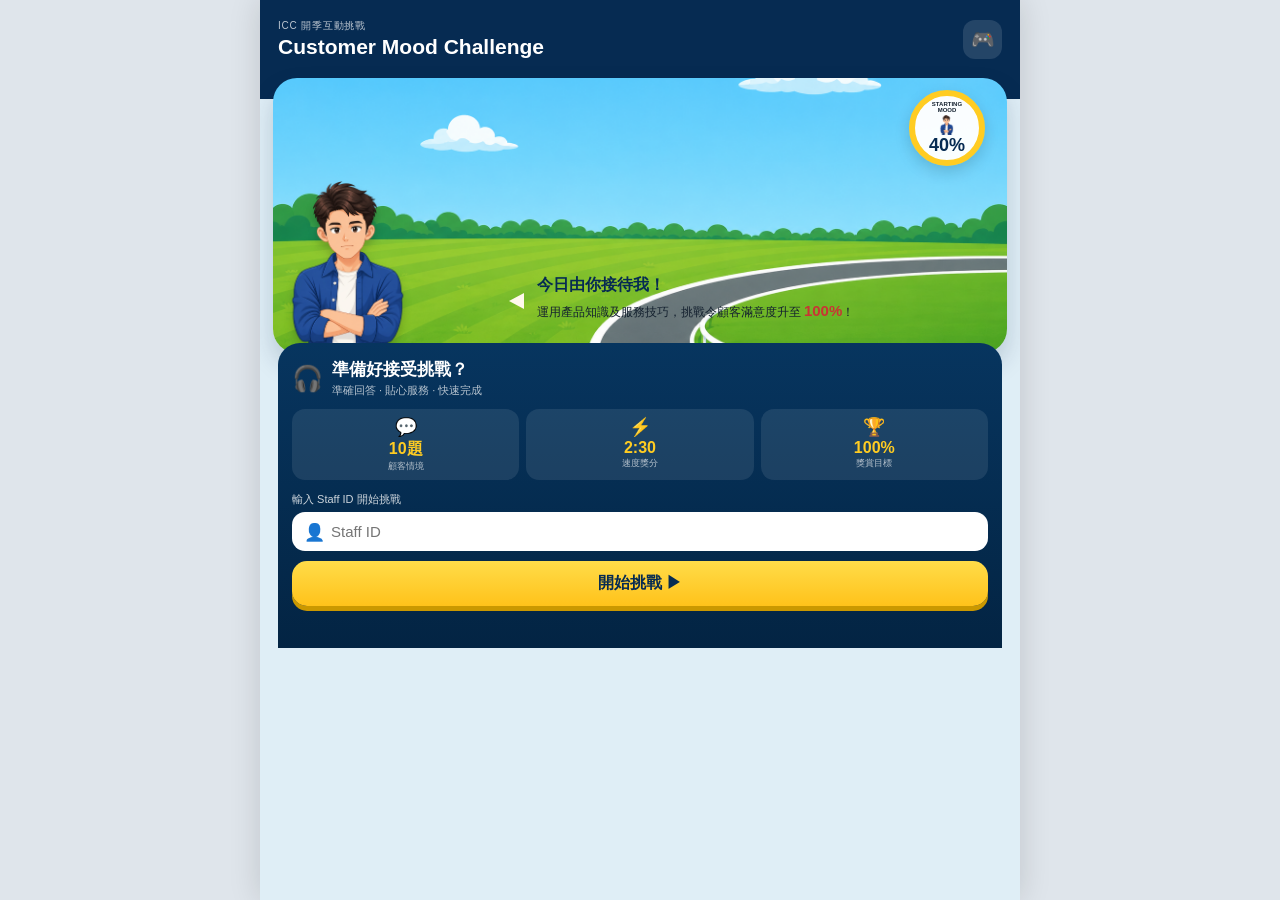
==== index.html @ f2225122 "Add files via upload" ====
<!DOCTYPE html>
<html lang="zh-HK">
<head>
  <meta charset="UTF-8">
  <meta name="viewport" content="width=device-width, initial-scale=1.0">
  <title>Customer Mood Challenge</title>
  <link rel="stylesheet" href="style.css">
</head>
<body>
<main class="game-shell">

<section id="screenLanding" class="screen active">
  <div class="landing-game">
    <div class="landing-topbar">
      <div>
        <span class="landing-kicker">ICC 開季互動挑戰</span>
        <h1>Customer Mood Challenge</h1>
      </div>
      <div class="landing-badge">🎮</div>
    </div>

    <div class="landing-stage">
      <img class="landing-bg" src="images/racecourse-bg.png" alt="">
      <img class="landing-customer" src="images/customer-neutral.png" alt="Customer">

      <div class="landing-mood-card">
        <small>STARTING<br>MOOD</small>
        <img src="images/customer-neutral.png" alt="">
        <strong>40%</strong>
      </div>

      <div class="bubble landing-speech">
        <strong>今日由你接待我！</strong>
        <p>運用產品知識及服務技巧，挑戰令顧客滿意度升至 <b>100%</b>！</p>
      </div>
    </div>

    <div class="landing-panel">
      <div class="landing-mission-title">
        <span class="mission-icon">🎧</span>
        <div>
          <h2>準備好接受挑戰？</h2>
          <p>準確回答 · 貼心服務 · 快速完成</p>
        </div>
      </div>

      <div class="landing-quick-info">
        <div class="quick-info-item"><span>💬</span><strong>10題</strong><small>顧客情境</small></div>
        <div class="quick-info-item"><span>⚡</span><strong>2:30</strong><small>速度獎分</small></div>
        <div class="quick-info-item"><span>🏆</span><strong>100%</strong><small>獎賞目標</small></div>
      </div>

      <div class="staff-entry">
        <label for="staffId">輸入 Staff ID 開始挑戰</label>
        <div class="staff-input-wrap">
          <span class="staff-icon">👤</span>
          <input id="staffId" type="text" inputmode="numeric" autocomplete="off" placeholder="Staff ID">
        </div>
      </div>

      <button id="goRulesBtn" class="yellow-btn landing-start-btn">開始挑戰 ▶</button>
      <p id="landingMessage" class="status"></p>
    </div>
  </div>
</section>

<section id="screenRules" class="screen">
    <div class="navy-header">
      <button id="backBtn" class="back-btn">‹</button>
      <h2>挑戰規則</h2>
      <span></span>
    </div>

    <div class="rules-page">
      <div class="rules-person">🧑🏻</div>
      <div class="bubble rules-bubble">
        <strong>你嘅任務</strong>
        <p>揀出最合適嘅回應，令顧客心情愈嚟愈好！</p>
      </div>

      <div class="rules-board">
        <div class="rule"><span>💬</span><div><b>10 個顧客情境</b><small>選擇最合適的回應</small></div></div>
        <div class="rule"><span>❤️</span><div><b>提升顧客滿意度</b><small>每個選擇都會影響 Customer Mood</small></div></div>
        <div class="rule"><span>⚡</span><div><b>2 分 30 秒內完成</b><small>可獲額外 10 分速度獎分</small></div></div>
        <div class="rule"><span>🏆</span><div><b>100% Happy Customer</b><small>達標即可符合獎賞資格</small></div></div>
      </div>

      <button id="startBtn" class="yellow-btn">開始接待顧客</button>
      <div class="tip">💡 撳開始後先正式計時</div>
    </div>
  </section>

  <section id="screenLoading" class="screen">
    <div class="loading-page">
      <div class="spinner"></div>
      <h2>顧客打緊電話入嚟喇…</h2>
      <p>載入題目中</p>
    </div>
  </section>

  <section id="screenGame" class="screen game-screen">
    <div class="game-head">
      <span>Customer Mood Challenge</span>
      <div class="time-chip">⏱ <strong id="timerText">00:00</strong></div>
    </div>

    <div class="progress-bar-area">
      <div class="progress-title">
        <div><small>對話進度</small><strong id="questionCounter">1 / 10</strong></div>
        <span id="questionType">Product</span>
      </div>
      <div id="stepDots" class="step-dots"></div>
    </div>

    <div class="race-scene">

<img
  id="customerFace"
  class="game-customer"
  src="images/customer-neutral.png"
  alt="Customer"
>

      <div class="mood-gauge">
        <div class="mood-inner">
          <small>顧客心情</small>
<img
  id="moodEmoji"
  class="mood-mini-face"
  src="images/customer-neutral.png"
  alt=""
>
          <strong id="moodText">40%</strong>
        </div>
      </div>

      <div class="bubble customer-bubble">
        <strong>顧客</strong>
        <p id="questionText"></p>
      </div>
    </div>

    <div class="answer-panel">
      <div class="answer-title">
        <span class="headset">🎧</span>
        <div>
          <h3>你會點樣回應顧客？</h3>
          <p>請選擇最合適的回應</p>
        </div>
      </div>

      <div id="answerList" class="answer-list"></div>
      <div id="feedbackBox" class="feedback hidden"></div>
      <button id="nextBtn" class="yellow-btn hidden">繼續 ▶</button>
      <div class="tip">💡 準確資訊 + 清晰解釋 + 良好服務態度 = 滿意顧客</div>
    </div>
  </section>

  <section id="screenResult" class="screen result-screen">
    <div class="result-title">挑戰完成！</div>

    <div class="result-scene">
      <div class="confetti">◆　■　●　◆　■　●</div>
    <img
  id="resultCustomer"
  class="result-person"
  src="images/customer-neutral.png"
  alt="Customer"
>

      <div class="bubble result-bubble">
        <span>今次你嘅表現……</span>
        <strong id="resultTitle">客戶非常滿意！</strong>
        <p id="resultMessage">你為顧客提供了專業又貼心嘅服務。</p>
      </div>

      <div class="final-gauge">
        <small>最終顧客心情</small>
<img
  id="resultFace"
  class="result-mini-face"
  src="images/customer-neutral.png"
  alt=""
>
        <strong id="finalMood">100%</strong>
      </div>
    </div>

    <div class="summary-card">
      <h3>表現總結</h3>
      <div class="summary-row"><span>🧠</span><b>產品知識準確度</b><strong id="productScore">7 / 7</strong></div>
      <div class="summary-row"><span>❤️</span><b>服務技巧表現</b><strong id="serviceScore">3 / 3</strong></div>
      <div class="summary-row"><span>⏱</span><b>完成時間</b><strong id="completionTime">02:18</strong></div>
      <div class="summary-row"><span>⚡</span><b>速度獎分</b><strong id="speedBonus">+10</strong></div>

      <div id="rewardBox" class="award">
        <span class="trophy">🏆</span>
        <div><strong>Happy Customer Award</strong><small>達到 100% 即符合獎賞資格 🎉</small></div>
      </div>

      <p id="submitStatus" class="status light"></p>
      <div class="result-buttons single-button">
  <button id="restartBtn" class="outline-btn">⌂ 返回主頁</button>
</div>
    </div>
  </section>

</main>
<script src="script.js"></script>
</body>
</html>
---- style.css ----
:root{
  --navy:#062b52;--navy2:#031f3a;--blue:#2d8dca;--yellow:#ffcc22;
  --cream:#fff9ec;--green:#54a83f;--red:#c93434;--ink:#14212f;
}
*{box-sizing:border-box}
html,body{margin:0;min-height:100%;background:#dfe5eb}
body{font-family:-apple-system,BlinkMacSystemFont,"Segoe UI","PingFang HK","Noto Sans TC","Microsoft JhengHei",sans-serif;color:var(--ink)}
button,input{font:inherit}
button{cursor:pointer}
.game-shell{width:min(760px,100%);min-height:100vh;margin:auto;background:#fff;overflow:hidden;box-shadow:0 0 30px rgba(0,0,0,.14)}
.screen{display:none}.screen.active{display:block}.hidden{display:none!important}

/* landing legacy styles removed - using NEW LANDING PAGE below */

/* buttons */
.yellow-btn{width:100%;margin-top:13px;border:0;border-radius:15px;padding:14px 16px;background:linear-gradient(#ffdc49,#ffc21a);color:var(--navy);font-weight:900;box-shadow:0 5px 0 #ca9800}
.yellow-btn:active{transform:translateY(2px);box-shadow:0 3px 0 #ca9800}
.status{min-height:18px;text-align:center;color:#6c7683;font-size:13px;margin:10px 0 0}
.status.light{color:#fff}

/* rules */
.navy-header{height:70px;background:linear-gradient(var(--navy),var(--navy2));color:#fff;display:grid;grid-template-columns:48px 1fr 48px;align-items:center;padding:8px 16px}
.navy-header h2{text-align:center;margin:0;font-size:24px}.back-btn{width:40px;height:40px;border:0;border-radius:12px;background:rgba(255,255,255,.1);color:#fff;font-size:34px;line-height:1}
.rules-page{min-height:calc(100vh - 70px);padding:20px 17px 32px;background:linear-gradient(#84cef2 0 30%,#edf5f8 30%)}
.rules-person{text-align:center;font-size:104px;line-height:1}.rules-bubble{width:88%;margin:-7px auto 17px}
.rules-board{background:var(--navy);border-radius:20px;padding:12px;display:grid;gap:9px;box-shadow:0 12px 22px rgba(0,36,65,.2)}
.rule{display:flex;gap:12px;align-items:center;background:#fff;border-radius:13px;padding:12px}.rule>span{font-size:27px}.rule b,.rule small{display:block}.rule small{margin-top:3px;color:#6b7580}
.tip{margin-top:13px;padding:10px 12px;border-radius:11px;background:rgba(6,43,82,.9);color:#fff;text-align:center;font-size:13px}

/* loading */
.loading-page{min-height:100vh;display:flex;flex-direction:column;align-items:center;justify-content:center;background:linear-gradient(#88d3f6,#eef8fc)}
.spinner{width:56px;height:56px;border:7px solid rgba(6,43,82,.18);border-top-color:var(--navy);border-radius:50%;animation:spin .8s linear infinite}
@keyframes spin{to{transform:rotate(360deg)}}.loading-page h2{margin:17px 0 4px}.loading-page p{color:#687583}

/* game */
.game-screen{min-height:100vh;background:var(--navy)}
.game-head{height:68px;padding:0 17px;background:linear-gradient(var(--navy),var(--navy2));color:#fff;display:flex;align-items:center;justify-content:space-between;font-weight:800}
.time-chip{padding:9px 11px;background:rgba(255,255,255,.12);border-radius:11px}
.progress-bar-area{padding:9px 16px 12px;background:linear-gradient(#217bb9,#409fd4);color:#fff}
.progress-title{display:flex;justify-content:space-between;align-items:end}.progress-title small{display:block}.progress-title strong{display:block;font-size:23px;color:var(--yellow)}.progress-title>span{font-size:12px;background:rgba(0,0,0,.18);padding:5px 9px;border-radius:999px}
.step-dots{display:grid;grid-template-columns:repeat(10,1fr);gap:5px;margin-top:6px}.step-dot{height:29px;border-radius:50%;display:grid;place-items:center;background:rgba(5,45,83,.5);font-size:12px;font-weight:800}.step-dot.active,.step-dot.done{background:var(--yellow);color:var(--navy)}.step-dot.active{transform:scale(1.1)}

.race-scene {
  position: relative;
  height: 390px;
  overflow: hidden;

  background-image: url("images/racecourse-bg.png");
  background-size: cover;
  background-position: center center;
  background-repeat: no-repeat;
}
.game-customer{position:absolute;left:5%;bottom:14px;font-size:160px;z-index:2;filter:drop-shadow(0 5px 3px rgba(0,0,0,.16))}
.customer-bubble{position:absolute;left:38%;bottom:32px;width:49%;min-height:120px;z-index:3}.customer-bubble strong{color:var(--navy)}.customer-bubble p{font-size:16px}
.mood-gauge{position:absolute;right:4%;top:18px;width:118px;height:118px;border-radius:50%;padding:9px;background:conic-gradient(var(--yellow) 0 40%,#e8e8e8 40%);box-shadow:0 7px 18px rgba(0,0,0,.16);z-index:4}
.mood-inner{height:100%;border-radius:50%;background:#fffdf8;display:flex;flex-direction:column;align-items:center;justify-content:center}.mood-inner small{font-weight:800}.mood-inner span{font-size:27px}.mood-inner strong{font-size:26px}

.answer-panel{margin-top:-1px;padding:17px 15px;background:linear-gradient(var(--navy),var(--navy2));border-radius:22px 22px 0 0}
.answer-title{display:flex;align-items:center;gap:10px;color:#fff;margin-bottom:11px}.headset{font-size:32px}.answer-title h3{margin:0;font-size:20px}.answer-title p{margin:2px 0 0;font-size:13px;opacity:.8}
.answer-list{display:grid;gap:9px}.answer-btn{width:100%;min-height:66px;border:0;border-radius:14px;background:#fff;padding:13px 13px 13px 57px;text-align:left;position:relative;line-height:1.45;color:var(--ink);box-shadow:0 2px 0 rgba(0,0,0,.18)}
.answer-letter{position:absolute;left:12px;top:50%;transform:translateY(-50%);width:34px;height:34px;border-radius:50%;display:grid;place-items:center;background:var(--navy);color:#fff;font-weight:900}.answer-btn.selected{outline:4px solid rgba(255,204,34,.88);background:#fffbee}.answer-btn:disabled{opacity:1;color:var(--ink)}
.feedback{margin-top:11px;background:#e8f4ff;border-radius:13px;padding:12px;color:#0a355a}.feedback strong{display:block}

/* result */
.result-screen{min-height:100vh;background:linear-gradient(#0c4874,#164d6d)}
.result-title{height:78px;background:linear-gradient(var(--navy),var(--navy2));color:var(--yellow);font-size:31px;font-weight:900;display:grid;place-items:center}
.result-scene {
  height: 370px;
  position: relative;
  overflow: hidden;

  background-image: url("images/racecourse-bg.png");
  background-size: cover;
  background-position: center center;
  background-repeat: no-repeat;
}
.confetti{position:absolute;left:0;right:0;top:8px;text-align:center;color:#ffcc22;letter-spacing:18px;font-size:18px;z-index:5}
.result-person{position:absolute;left:8%;bottom:0;font-size:155px;z-index:2}.result-bubble{position:absolute;left:4%;top:22px;width:60%;z-index:4}.result-bubble>span{font-size:13px}.result-bubble strong{font-size:24px;color:var(--red);margin-top:5px}.result-bubble p{margin:5px 0 0}
.final-gauge{position:absolute;right:3%;top:38px;width:148px;height:148px;border-radius:50%;background:#fffdf8;border:11px solid var(--green);z-index:4;display:flex;flex-direction:column;align-items:center;justify-content:center}.final-gauge small{font-weight:800}.final-gauge span{font-size:34px}.final-gauge strong{font-size:35px;color:#3f8f32}

.summary-card{position:relative;z-index:6;margin:-9px 14px 20px;padding:15px;border-radius:19px;background:var(--navy);color:#fff;box-shadow:0 14px 24px rgba(0,0,0,.2)}.summary-card h3{margin:0 0 10px}
.summary-row{display:grid;grid-template-columns:36px 1fr auto;align-items:center;background:#fff;color:var(--ink);padding:12px;border-bottom:1px solid #e3e3e3}.summary-row:first-of-type{border-radius:13px 13px 0 0}.summary-row:nth-of-type(4){border-radius:0 0 13px 13px}.summary-row>span{font-size:22px}.summary-row strong{font-size:19px;color:#448f37}
.award{margin-top:13px;padding:13px;border-radius:14px;background:linear-gradient(120deg,#fff1b3,#ffe098);color:#5a3900;display:flex;align-items:center;gap:11px}.trophy{font-size:42px}.award strong,.award small{display:block}.award small{margin-top:3px}
.result-buttons{display:grid;grid-template-columns:1fr 1fr;gap:9px;margin-top:11px}.white-btn,.outline-btn{padding:13px;border-radius:13px;font-weight:900}.white-btn{border:0;background:#fff;color:var(--navy)}.outline-btn{border:2px solid #fff;background:transparent;color:#fff}

@media(max-width:560px){
  .game-head{font-size:16px}.race-scene{height:350px}.game-customer{font-size:132px;left:1%}
  .customer-bubble{left:34%;width:63%;bottom:24px}.mood-gauge{width:102px;height:102px;right:2%;top:12px}
  .mood-inner span{font-size:22px}.mood-inner strong{font-size:21px}.answer-title h3{font-size:18px}
  .result-person{font-size:125px;left:2%}.result-bubble{width:68%}.final-gauge{width:120px;height:120px;top:177px;right:2%}.final-gauge strong{font-size:28px}
  .result-buttons{grid-template-columns:1fr}
}
/* ===== MOBILE COMPACT LAYOUT ===== */
@media (max-width: 560px) {

  /* 頂部收窄少少 */
  .game-head {
    height: 58px;
    padding: 0 14px;
  }

  .game-title {
    font-size: 15px;
  }

  .time-chip {
    padding: 7px 9px;
    font-size: 14px;
  }

  /* progress area 收窄 */
  .progress-bar-area {
    padding: 7px 14px 9px;
  }

  .progress-title strong {
    font-size: 21px;
  }

  .step-dots {
    gap: 4px;
    margin-top: 4px;
  }

  .step-dot {
    height: 26px;
    font-size: 11px;
  }

  /* 最主要：縮短場景高度 */
  .race-scene {
    height: 300px;
  }

  /* 顧客細少少 */
  .game-customer {
    font-size: 108px;
    left: 2%;
    bottom: 12px;
  }

  /* mood meter 細少少 */
  .mood-gauge {
    width: 88px;
    height: 88px;
    right: 2%;
    top: 10px;
    padding: 7px;
  }

  .mood-inner small {
    font-size: 9px;
  }

  .mood-inner span {
    font-size: 18px;
  }

  .mood-inner strong {
    font-size: 19px;
  }

  /* speech bubble 收細 */
  .customer-bubble {
    left: 34%;
    width: 63%;
    bottom: 18px;
    min-height: 96px;
    padding: 11px 13px;
  }

  .customer-bubble strong {
    font-size: 13px;
  }

  .customer-bubble p {
    font-size: 14px;
    line-height: 1.4;
    margin-top: 4px;
  }

  /* answer panel 收窄 */
  .answer-panel {
    padding: 13px 14px 18px;
  }

  .answer-title {
    margin-bottom: 8px;
  }

  .headset {
    font-size: 26px;
  }

  .answer-title h3 {
    font-size: 17px;
  }

  .answer-title p {
    font-size: 12px;
  }

  /* 選項高度壓縮 */
  .answer-list {
    gap: 7px;
  }

  .answer-btn {
    min-height: 54px;
    padding: 10px 12px 10px 52px;
    font-size: 14px;
    line-height: 1.35;
    border-radius: 13px;
  }

  .answer-letter {
    width: 30px;
    height: 30px;
    left: 11px;
    font-size: 14px;
  }

  /* feedback 收窄 */
  .feedback {
    margin-top: 8px;
    padding: 9px 11px;
    font-size: 13px;
  }

  /* 繼續掣 keep normal flow */
  #nextBtn {
    position: static !important;
    width: 100%;
    margin-top: 9px;
    padding: 12px 14px;
  }

  /* 最底提示都細少少 */
  .tip {
    margin-top: 9px;
    padding: 8px 10px;
    font-size: 11px;
  }
}
/* ===== MOBILE RESULT PAGE COMPACT ===== */
@media (max-width: 560px) {

  /* 頂部標題縮短 */
  .result-title {
    height: 60px;
    font-size: 26px;
  }

  /* Result 場景由 370px 縮短 */
  .result-scene {
    height: 270px;
  }

  /* 顧客細啲 */
  .result-person {
    font-size: 100px;
    left: 2%;
    bottom: 0;
  }

  /* 上方評語框縮細 */
  .result-bubble {
    left: 4%;
    top: 14px;
    width: 66%;
    padding: 11px 13px;
    border-radius: 16px;
  }

  .result-bubble > span {
    font-size: 11px;
  }

  .result-bubble strong {
    font-size: 20px;
    margin-top: 3px;
  }

  .result-bubble p {
    font-size: 13px;
    line-height: 1.35;
    margin-top: 4px;
  }

  /* 100% gauge 細啲及移高 */
  .final-gauge {
    width: 100px;
    height: 100px;
    top: 135px;
    right: 2%;
    border-width: 8px;
  }

  .final-gauge small {
    font-size: 9px;
  }

  .final-gauge span {
    font-size: 23px;
  }

  .final-gauge strong {
    font-size: 25px;
  }

  /* Summary card 整體收窄 */
  .summary-card {
    margin: -6px 10px 14px;
    padding: 12px;
    border-radius: 17px;
  }

  .summary-card h3 {
    margin: 0 0 7px;
    font-size: 18px;
  }

  /* 四行結果收窄 */
  .summary-row {
    grid-template-columns: 30px 1fr auto;
    padding: 8px 10px;
    min-height: 48px;
  }

  .summary-row > span {
    font-size: 18px;
  }

  .summary-row b {
    font-size: 14px;
  }

  .summary-row strong {
    font-size: 17px;
  }

  /* Award card 收窄 */
  .award {
    margin-top: 9px;
    padding: 9px 11px;
    gap: 9px;
  }

  .trophy {
    font-size: 32px;
  }

  .award strong {
    font-size: 15px;
  }

  .award small {
    font-size: 11px;
  }

  /* 儲存成績文字唔好佔太多位 */
  #submitStatus {
    margin: 7px 0 0;
    min-height: 14px;
    font-size: 11px;
  }

  /* 底部兩個按鈕再矮少少 */
  .result-buttons {
    margin-top: 8px;
    gap: 7px;
  }

  .white-btn,
  .outline-btn {
    padding: 10px 8px;
    font-size: 14px;
  }
}

/* =================================================
   LOCK GAME TO VIEWPORT - NO PAGE SCROLL
================================================= */

html,
body {
  width: 100%;
  height: 100%;
  margin: 0;

  overflow: hidden;
  overscroll-behavior: none;
}

body {
  position: fixed;
  inset: 0;

  width: 100%;
  height: 100dvh;

  touch-action: manipulation;
}


/* 整隻 game 固定喺 browser viewport */
.game-shell {
  position: fixed;

  top: 0;
  left: 50%;

  transform: translateX(-50%);

  width: min(760px, 100%);
  height: 100dvh;

  min-height: 0;

  overflow: hidden;
}


/* 每一頁都固定一個 viewport 高度 */
.screen {
  position: absolute;

  inset: 0;

  width: 100%;
  height: 100%;

  overflow: hidden;

  display: none;
}


.screen.active {
  display: block;
}


/* Landing */
.landing-screen {
  height: 100%;
  min-height: 0;
  overflow: hidden;
}


/* Rules */
.rules-page {
  height: calc(100% - 70px);
  min-height: 0;

  overflow: hidden;
}


/* Game */
.game-screen {
  height: 100%;
  min-height: 0;

  overflow: hidden;
}


/* Result */
.result-screen {
  height: 100%;
  min-height: 0;

  overflow: hidden;
}


/* Loading */
.loading-page {
  height: 100%;
  min-height: 0;
}
.result-buttons.single-button {
  grid-template-columns: 1fr;
}


/* =================================================
   CUSTOMER IMAGE STATES
   Replaces the previous emoji-based character sizing
================================================= */

.game-customer {
  position: absolute;
  left: 5%;
  bottom: 14px;
  width: 155px;
  height: 190px;
  object-fit: contain;
  object-position: center bottom;
  z-index: 2;
  filter: drop-shadow(0 6px 4px rgba(0,0,0,.18));
}

.mood-mini-face {
  display: block;
  width: 30px;
  height: 30px;
  object-fit: contain;
  margin: 2px auto 0;
}

.result-person {
  position: absolute;
  left: 8%;
  bottom: 0;
  width: 150px;
  height: 175px;
  object-fit: contain;
  object-position: center bottom;
  z-index: 2;
  filter: drop-shadow(0 6px 4px rgba(0,0,0,.16));
}

.result-mini-face {
  display: block;
  width: 34px;
  height: 34px;
  object-fit: contain;
  margin: 2px auto;
}

img.game-customer,
img.result-person,
img.mood-mini-face,
img.result-mini-face {
  max-width: none;
}

@media (max-width: 560px) {
  .game-customer {
    left: 2%;
    bottom: 10px;
    width: 112px;
    height: 142px;
  }

  .mood-mini-face {
    width: 23px;
    height: 23px;
  }

  .result-person {
    left: 2%;
    bottom: 0;
    width: 105px;
    height: 130px;
  }

  .result-mini-face {
    width: 25px;
    height: 25px;
  }

  .mood-inner,
  .final-gauge {
    gap: 0;
  }
  .race-scene {
    background-position: 48% center;
  }

  .result-scene {
    background-position: 52% center;
  }
}
/* =================================================
   LANDING PAGE - CLEAN GAME VERSION
================================================= */

.landing-game {
  width: 100%;
  height: 100%;
  overflow: hidden;

  background:
    linear-gradient(
      180deg,
      #062b52 0 11%,
      #dfeef6 11% 100%
    );
}


/* ---------- TOP ---------- */

.landing-topbar {
  height: 78px;

  padding: 13px 18px;

  display: flex;
  align-items: center;
  justify-content: space-between;

  color: white;
}


.landing-kicker {
  display: block;

  font-size: 10px;
  letter-spacing: .08em;

  opacity: .72;
}


.landing-topbar h1 {
  margin: 3px 0 0;

  font-size: 21px;
  line-height: 1.05;
}


.landing-badge {
  width: 39px;
  height: 39px;

  border-radius: 12px;

  display: grid;
  place-items: center;

  background:
    rgba(255,255,255,.12);

  font-size: 19px;
}


/* ---------- SCENE ---------- */

.landing-stage {
  position: relative;

  height: 275px;

  margin: 0 13px;

  overflow: hidden;

  border-radius: 24px;

  box-shadow:
    0 12px 25px
    rgba(0,34,67,.18);
}


.landing-bg {
  position: absolute;

  inset: 0;

  width: 100%;
  height: 100%;

  object-fit: cover;

  object-position: center;

  z-index: 0;
}


/* REAL CUSTOMER IMAGE */

.landing-customer {
  position: absolute;

  left: 1%;
  bottom: -4px;

  width: 132px;
  height: 185px;

  object-fit: contain;
  object-position: center bottom;

  z-index: 2;

  filter:
    drop-shadow(
      0 6px 4px
      rgba(0,0,0,.18)
    );
}


/* ---------- SPEECH ---------- */

.landing-speech {
  position: absolute;

  left: 34%;
  right: 4%;
  bottom: 20px;

  z-index: 4;

  padding: 12px 14px;

  border-radius: 17px;
}


.landing-speech strong {
  font-size: 16px;

  color: var(--navy);
}


.landing-speech p {
  margin: 4px 0 0;

  font-size: 12px;
  line-height: 1.4;
}


.landing-speech b {
  color: var(--red);

  font-size: 15px;
}


/* speech bubble arrow */

.landing-speech::after {
  content: "";

  position: absolute;

  left: -14px;
  bottom: 24px;

  width: 0;
  height: 0;

  border-top: 8px solid transparent;
  border-bottom: 8px solid transparent;
  border-right: 15px solid var(--cream);
}


/* ---------- STARTING MOOD ---------- */

.landing-mood-card {
  position: absolute;

  right: 3%;
  top: 12px;

  width: 76px;
  height: 76px;

  z-index: 6;

  border-radius: 50%;

  border:
    6px solid
    var(--yellow);

  background:
    rgba(255,255,255,.97);

  display: flex;
  flex-direction: column;
  justify-content: center;
  align-items: center;

  box-shadow:
    0 6px 15px
    rgba(0,0,0,.15);
}


.landing-mood-card small {
  font-size: 6px;

  line-height: .95;

  text-align: center;

  font-weight: 800;
}


.landing-mood-card img {
  width: 20px;
  height: 20px;

  object-fit: contain;

  margin: 1px 0;
}


.landing-mood-card strong {
  color: var(--navy);

  font-size: 18px;

  line-height: 1;
}


/* ---------- LOWER PANEL ---------- */

.landing-panel {
  position: relative;

  z-index: 10;

  margin:
    -10px 18px 0;

  padding:
    15px 14px 14px;

  border-radius:
    22px 22px 0 0;

  background:
    linear-gradient(
      180deg,
      #07355f,
      #032443
    );

  color: white;
}


/* TITLE */

.landing-mission-title {
  display: flex;

  align-items: center;

  gap: 9px;
}


.mission-icon {
  font-size: 25px;
}


.landing-mission-title h2 {
  margin: 0;

  font-size: 17px;
}


.landing-mission-title p {
  margin: 2px 0 0;

  font-size: 11px;

  opacity: .7;
}


/* ---------- QUICK INFO ---------- */

.landing-quick-info {
  display: grid;

  grid-template-columns:
    repeat(3, 1fr);

  gap: 7px;

  margin:
    11px 0 12px;
}


.quick-info-item {
  padding:
    7px 4px;

  border-radius: 13px;

  background:
    rgba(255,255,255,.09);

  text-align: center;
}


.quick-info-item span,
.quick-info-item strong,
.quick-info-item small {
  display: block;
}


.quick-info-item span {
  font-size: 18px;
}


.quick-info-item strong {
  margin-top: 1px;

  font-size: 16px;

  color: var(--yellow);
}


.quick-info-item small {
  font-size: 9px;

  opacity: .67;
}


/* ---------- STAFF ID ---------- */

.staff-entry {
  margin-top: 5px;
}


.staff-entry label {
  display: block;

  margin-bottom: 5px;

  font-size: 11px;

  opacity: .8;
}


.staff-input-wrap {
  position: relative;
}


.staff-icon {
  position: absolute;

  left: 12px;
  top: 50%;

  transform:
    translateY(-50%);

  font-size: 17px;

  z-index: 2;
}


.staff-input-wrap input {
  width: 100%;

  padding:
    11px 11px
    11px 39px;

  border: none;

  border-radius: 13px;

  background: white;

  color: var(--ink);

  font-size: 15px;

  outline: none;
}


.staff-input-wrap input:focus {
  box-shadow:
    0 0 0 3px
    rgba(255,204,34,.45);
}


.landing-start-btn {
  margin-top: 10px;

  padding:
    12px 14px;
}

/* =================================================
   LANDING FINAL FIX
================================================= */
#screenLanding { background:#dfeef6; }
#screenLanding .landing-game { height:100%; min-height:0; overflow:hidden; }
#screenLanding .landing-panel { box-sizing:border-box; }
@media (max-width:560px) {
  #screenLanding .landing-topbar { height:70px; }
  #screenLanding .landing-stage { height:255px; }
  #screenLanding .landing-customer { width:118px; height:165px; }
  #screenLanding .landing-panel { margin:-8px 13px 0; padding:13px 14px 12px; }
  #screenLanding .landing-quick-info { margin:9px 0 10px; }
  #screenLanding .quick-info-item { padding:6px 4px; }
  #screenLanding .landing-start-btn { margin-top:9px; }
}
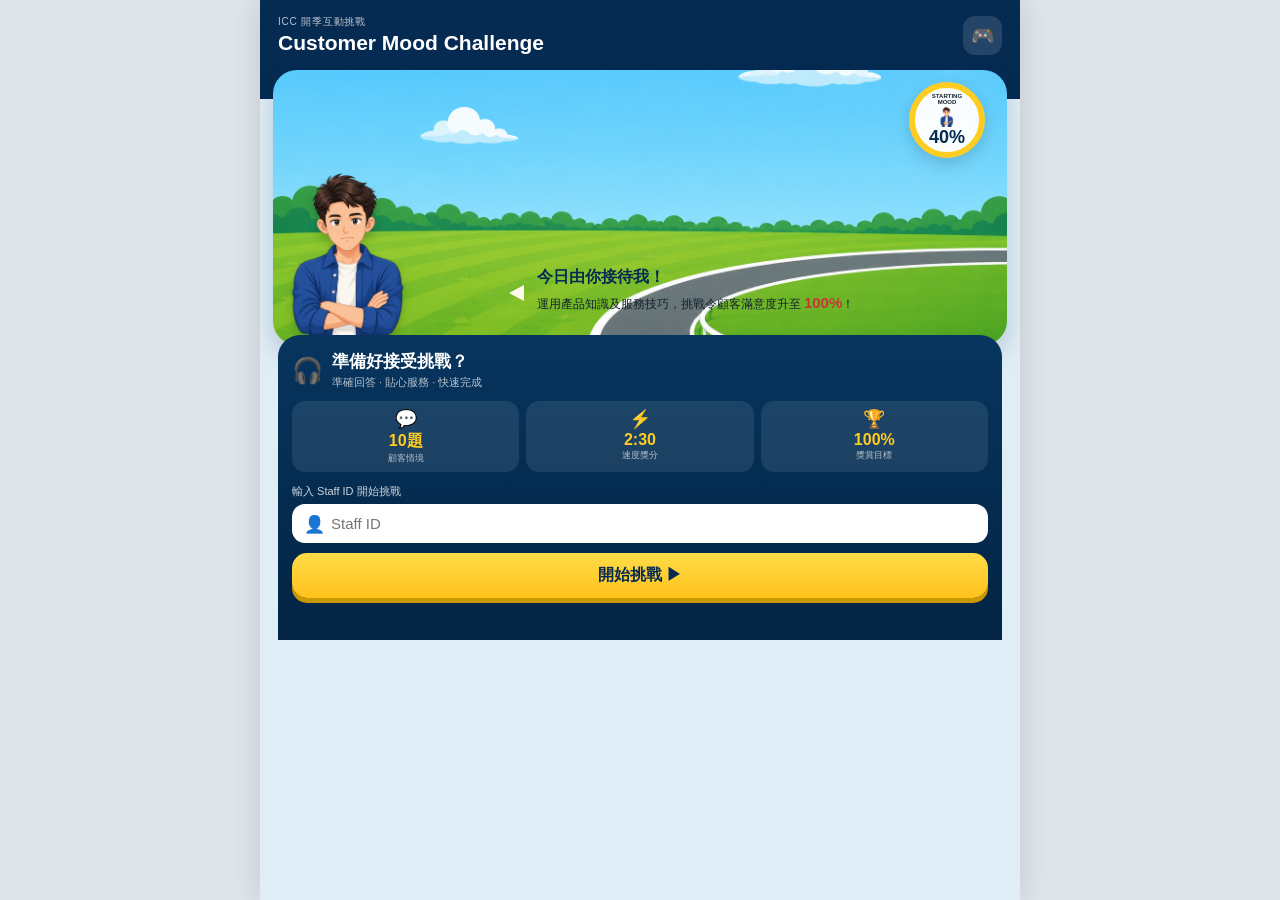
==== commit acae4d3b: "Update index.html" ====
--- a/index.html
+++ b/index.html
@@ -2,7 +2,10 @@
 <html lang="zh-HK">
 <head>
   <meta charset="UTF-8">
-  <meta name="viewport" content="width=device-width, initial-scale=1.0">
+<meta
+  name="viewport"
+  content="width=device-width, initial-scale=1.0, viewport-fit=cover"
+>
   <title>Customer Mood Challenge</title>
   <link rel="stylesheet" href="style.css">
 </head>
--- a/style.css
+++ b/style.css
@@ -1025,3 +1025,240 @@
   #screenLanding .quick-info-item { padding:6px 4px; }
   #screenLanding .landing-start-btn { margin-top:9px; }
 }
+/* =================================================
+   FINAL MOBILE VIEWPORT LOCK
+   Fix iPhone Safari shifting / top clipping
+================================================= */
+
+html,
+body {
+  margin: 0;
+  width: 100%;
+  height: 100%;
+
+  overflow: hidden;
+  overscroll-behavior: none;
+}
+
+body {
+  position: fixed;
+  inset: 0;
+
+  width: 100%;
+  height: 100%;
+
+  background: #dfe5eb;
+}
+
+
+/* Entire game = one fixed app viewport */
+.game-shell {
+  position: fixed;
+
+  left: 50%;
+  top: 0;
+
+  transform: translateX(-50%);
+
+  width: min(760px, 100%);
+  height: 100dvh;
+
+  min-height: 0;
+
+  overflow: hidden;
+
+  background: #fff;
+}
+
+
+/* Every page occupies exactly the same viewport */
+.screen {
+  position: absolute;
+
+  inset: 0;
+
+  width: 100%;
+  height: 100%;
+
+  min-height: 0;
+
+  overflow: hidden;
+
+  display: none;
+}
+
+.screen.active {
+  display: block;
+}
+
+
+/* =================================================
+   SAFE AREA FOR iPHONE
+================================================= */
+
+/* Top game header */
+.game-head {
+  height: calc(58px + env(safe-area-inset-top));
+
+  padding:
+    env(safe-area-inset-top)
+    14px
+    0;
+
+  display: flex;
+  align-items: center;
+  justify-content: space-between;
+
+  flex-shrink: 0;
+}
+
+
+/* Timer must stay inside header */
+.time-chip {
+  position: relative;
+
+  top: 0;
+  right: 0;
+
+  flex-shrink: 0;
+
+  white-space: nowrap;
+
+  z-index: 20;
+}
+
+
+/* Rules header */
+.navy-header {
+  height: calc(60px + env(safe-area-inset-top));
+
+  padding:
+    env(safe-area-inset-top)
+    16px
+    0;
+}
+
+
+/* Result title */
+.result-title {
+  height: calc(60px + env(safe-area-inset-top));
+
+  padding-top: env(safe-area-inset-top);
+
+  display: flex;
+  align-items: center;
+  justify-content: center;
+}
+
+
+/* Landing top */
+.landing-topbar {
+  height: calc(70px + env(safe-area-inset-top));
+
+  padding:
+    env(safe-area-inset-top)
+    18px
+    0;
+}
+
+
+/* =================================================
+   FIX INTERNAL PAGE HEIGHTS
+================================================= */
+
+.game-screen {
+  height: 100%;
+  overflow: hidden;
+}
+
+
+/* Account for taller safe-area header */
+.rules-page {
+  height:
+    calc(
+      100% -
+      60px -
+      env(safe-area-inset-top)
+    );
+
+  min-height: 0;
+  overflow: hidden;
+}
+
+
+.result-screen {
+  height: 100%;
+  overflow: hidden;
+}
+
+
+.landing-game {
+  height: 100%;
+  min-height: 0;
+  overflow: hidden;
+}
+
+
+.loading-page {
+  height: 100%;
+  min-height: 0;
+}
+
+
+/* =================================================
+   MOBILE
+================================================= */
+
+@media (max-width: 560px) {
+
+  .game-head {
+    height:
+      calc(
+        54px +
+        env(safe-area-inset-top)
+      );
+
+    padding-left: 14px;
+    padding-right: 14px;
+  }
+
+
+  .game-head > span {
+    font-size: 15px;
+  }
+
+
+  .time-chip {
+    padding: 7px 10px;
+
+    font-size: 14px;
+
+    border-radius: 11px;
+  }
+
+
+  /*
+    IMPORTANT:
+    Don't let the rest of the game push header around.
+  */
+  .progress-bar-area {
+    position: relative;
+
+    flex-shrink: 0;
+  }
+
+
+  .race-scene {
+    position: relative;
+
+    flex-shrink: 0;
+  }
+
+
+  .answer-panel {
+    position: relative;
+
+    flex-shrink: 0;
+  }
+
+}
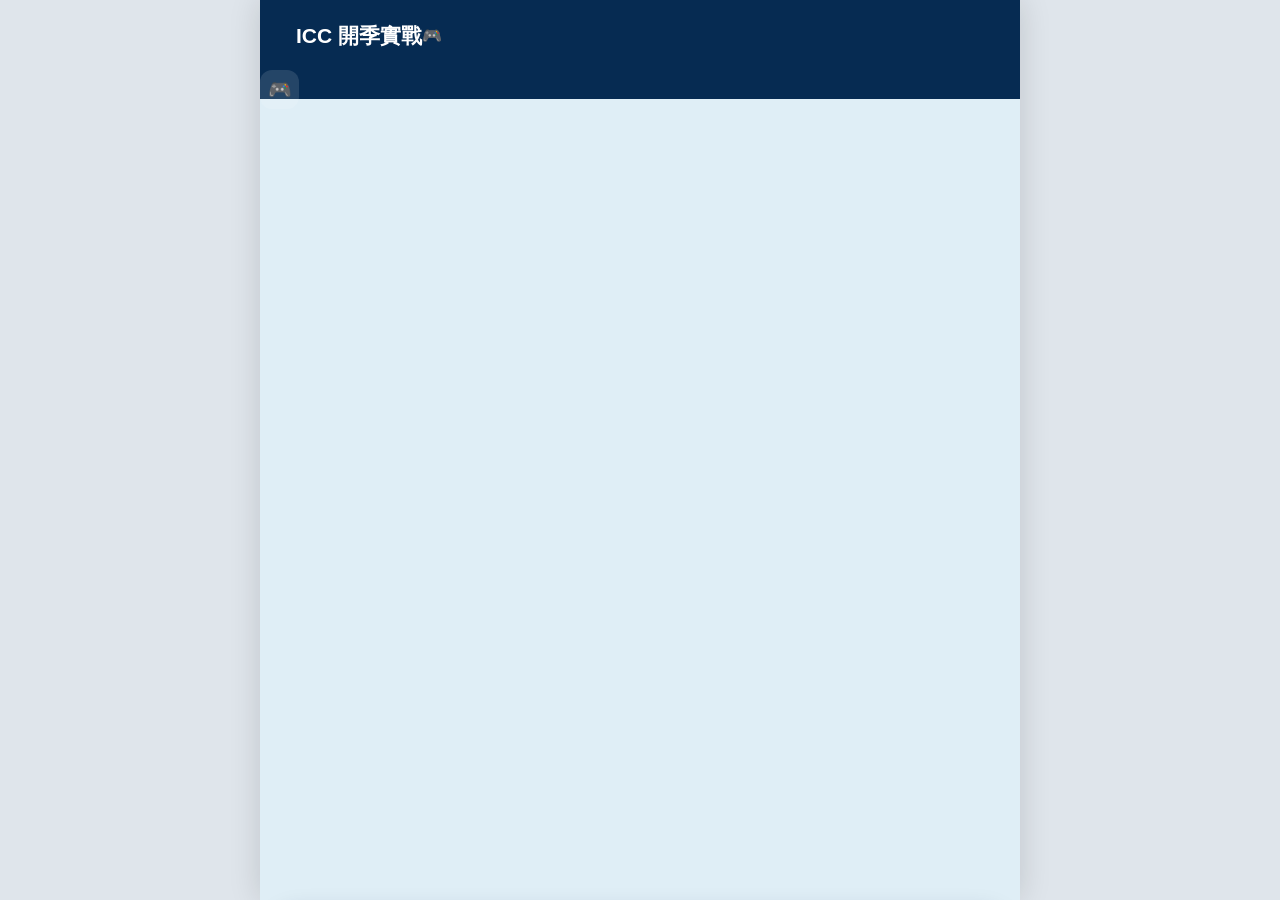
==== commit c2ba4393: "Update index.html" ====
--- a/index.html
+++ b/index.html
@@ -6,7 +6,7 @@
   name="viewport"
   content="width=device-width, initial-scale=1.0, viewport-fit=cover"
 >
-  <title>Customer Mood Challenge</title>
+  <title>ICC 開季實戰</title>
   <link rel="stylesheet" href="style.css">
 </head>
 <body>
@@ -15,9 +15,10 @@
 <section id="screenLanding" class="screen active">
   <div class="landing-game">
     <div class="landing-topbar">
-      <div>
-        <span class="landing-kicker">ICC 開季互動挑戰</span>
-        <h1>Customer Mood Challenge</h1>
+   <div class="landing-topbar">
+  <h1>ICC 開季實戰</h1>
+  <div class="game-icon">🎮</div>
+</div>
       </div>
       <div class="landing-badge">🎮</div>
     </div>
@@ -102,45 +103,62 @@
   </section>
 
   <section id="screenGame" class="screen game-screen">
-    <div class="game-head">
-      <span>Customer Mood Challenge</span>
-      <div class="time-chip">⏱ <strong id="timerText">00:00</strong></div>
-    </div>
+   <div class="game-head">
+  <span>ICC 開季實戰</span>
+</div>
 
     <div class="progress-bar-area">
-      <div class="progress-title">
-        <div><small>對話進度</small><strong id="questionCounter">1 / 10</strong></div>
-        <span id="questionType">Product</span>
-      </div>
-      <div id="stepDots" class="step-dots"></div>
-    </div>
+
+  <div class="progress-title">
+
+    <div>
+      <small>對話進度</small>
+      <strong id="questionCounter">1 / 10</strong>
+    </div>
+
+    <span id="questionType">Product</span>
+
+  </div>
+
+  <div id="stepDots" class="step-dots"></div>
+
+  <div class="progress-timer">
+    <span>⏱ 完成時間</span>
+    <strong id="timerText">00:00</strong>
+  </div>
+
+</div>
 
     <div class="race-scene">
 
-<img
-  id="customerFace"
-  class="game-customer"
-  src="images/customer-neutral.png"
-  alt="Customer"
->
+      <img
+        id="customerFace"
+        class="game-customer"
+        src="images/customer-neutral.png"
+        alt="Customer"
+      >
 
       <div class="mood-gauge">
         <div class="mood-inner">
           <small>顧客心情</small>
-<img
-  id="moodEmoji"
-  class="mood-mini-face"
-  src="images/customer-neutral.png"
-  alt=""
->
+          <img
+            id="moodEmoji"
+            class="mood-mini-face"
+            src="images/customer-neutral.png"
+            alt=""
+          >
           <strong id="moodText">40%</strong>
         </div>
       </div>
 
-      <div class="bubble customer-bubble">
-        <strong>顧客</strong>
-        <p id="questionText"></p>
-      </div>
+      <!-- Customer question bubble -->
+      <div class="customer-question-wrap">
+        <div class="bubble customer-bubble">
+          <div class="customer-bubble-label">顧客</div>
+          <p id="questionText"></p>
+        </div>
+      </div>
+
     </div>
 
     <div class="answer-panel">
@@ -153,10 +171,39 @@
       </div>
 
       <div id="answerList" class="answer-list"></div>
-      <div id="feedbackBox" class="feedback hidden"></div>
-      <button id="nextBtn" class="yellow-btn hidden">繼續 ▶</button>
       <div class="tip">💡 準確資訊 + 清晰解釋 + 良好服務態度 = 滿意顧客</div>
     </div>
+
+    <!-- ANSWER FEEDBACK POPUP -->
+    <div id="feedbackModal" class="feedback-modal hidden" aria-hidden="true">
+
+      <div class="feedback-modal-card" role="dialog" aria-modal="true" aria-labelledby="feedbackMoodTitle">
+
+        <div class="feedback-modal-customer">
+          <img
+            id="feedbackMoodImage"
+            src="images/customer-neutral.png"
+            alt="Customer reaction"
+          >
+        </div>
+
+        <div class="feedback-modal-text">
+          <small id="feedbackMoodTitle"></small>
+          <p id="feedbackReaction"></p>
+        </div>
+
+        <button
+          id="modalNextBtn"
+          class="yellow-btn modal-next-btn"
+          type="button"
+        >
+          繼續 ▶
+        </button>
+
+      </div>
+
+    </div>
+
   </section>
 
   <section id="screenResult" class="screen result-screen">
--- a/style.css
+++ b/style.css
@@ -445,24 +445,6 @@
 .landing-screen {
   height: 100%;
   min-height: 0;
-  overflow: hidden;
-}
-
-
-/* Rules */
-.rules-page {
-  height: calc(100% - 70px);
-  min-height: 0;
-
-  overflow: hidden;
-}
-
-
-/* Game */
-.game-screen {
-  height: 100%;
-  min-height: 0;
-
   overflow: hidden;
 }
 
@@ -1262,3 +1244,736 @@
   }
 
 }
+/* =================================================
+   FINAL SCREEN POSITION FIX
+   RULES + GAME
+================================================= */
+
+@media (max-width: 560px) {
+
+  /* ---------- RULES SCREEN ---------- */
+
+  #screenRules {
+    height: 100%;
+    overflow: hidden;
+
+    display: none;
+    grid-template-rows:
+      calc(54px + env(safe-area-inset-top))
+      1fr;
+  }
+
+  #screenRules.active {
+    display: grid;
+  }
+
+  #screenRules .navy-header {
+    position: relative;
+
+    width: 100%;
+    height: 100%;
+
+    padding:
+      env(safe-area-inset-top)
+      14px
+      0;
+
+    margin: 0;
+
+    flex-shrink: 0;
+  }
+
+  #screenRules .rules-page {
+    position: relative;
+
+    width: 100%;
+    height: 100%;
+
+    min-height: 0;
+
+    margin: 0;
+
+    overflow: hidden;
+  }
+
+
+  /* ---------- GAME SCREEN ---------- */
+
+  #screenGame {
+    height: 100%;
+
+    overflow: hidden;
+
+    display: none;
+
+    grid-template-rows:
+      calc(54px + env(safe-area-inset-top))
+      auto
+      300px
+      1fr;
+  }
+
+  #screenGame.active {
+    display: grid;
+  }
+
+
+  /* Top bar */
+  #screenGame .game-head {
+    position: relative;
+
+    width: 100%;
+    height: 100%;
+
+    padding:
+      env(safe-area-inset-top)
+      14px
+      0;
+
+    margin: 0;
+
+    display: flex;
+
+    align-items: center;
+    justify-content: space-between;
+
+    box-sizing: border-box;
+  }
+
+
+  /* Timer */
+  #screenGame .time-chip {
+    position: static;
+
+    margin: 0;
+
+    flex: 0 0 auto;
+
+    transform: none;
+  }
+
+
+  /* Question progress */
+  #screenGame .progress-bar-area {
+    position: relative;
+
+    width: 100%;
+
+    margin: 0;
+
+    flex: none;
+  }
+
+
+  /* Customer scene */
+  #screenGame .race-scene {
+    position: relative;
+
+    width: 100%;
+    height: 300px;
+
+    margin: 0;
+
+    flex: none;
+
+    overflow: hidden;
+  }
+
+
+  /* Answer section fills whatever height remains */
+  #screenGame .answer-panel {
+    position: relative;
+
+    width: 100%;
+    height: 100%;
+
+    min-height: 0;
+
+    margin: 0;
+
+    overflow: hidden;
+
+    box-sizing: border-box;
+  }
+
+}
+
+/* =================================================
+   IOS KEYBOARD STABLE VIEWPORT - FINAL OVERRIDE
+   Keep Rules/Game/Result at the same top position even
+   after the Staff ID keyboard opens and closes.
+================================================= */
+
+html,
+body {
+  width: 100%;
+  height: 100%;
+  margin: 0;
+  padding: 0;
+  overflow: hidden;
+  overscroll-behavior: none;
+}
+
+body {
+  position: fixed;
+  inset: 0;
+}
+
+/* Do NOT use 100dvh here: dvh can change when iOS keyboard/browser chrome changes. */
+.game-shell {
+  position: fixed !important;
+  top: 0 !important;
+  left: 50% !important;
+  transform: translateX(-50%) !important;
+  width: min(760px, 100%) !important;
+  height: var(--app-height, 100svh) !important;
+  min-height: var(--app-height, 100svh) !important;
+  max-height: var(--app-height, 100svh) !important;
+  margin: 0 !important;
+  overflow: hidden !important;
+}
+
+.screen {
+  position: absolute !important;
+  inset: 0 !important;
+  width: 100% !important;
+  height: 100% !important;
+  min-height: 0 !important;
+  max-height: 100% !important;
+  overflow: hidden !important;
+}
+
+/* These screens use a fixed two/four-row layout. */
+@media (max-width: 560px) {
+  #screenRules {
+    grid-template-rows: 54px 1fr !important;
+  }
+
+  #screenRules.active {
+    display: grid !important;
+  }
+
+  #screenRules .navy-header {
+    position: relative !important;
+    top: 0 !important;
+    height: 54px !important;
+    min-height: 54px !important;
+    padding: 0 14px !important;
+    margin: 0 !important;
+    transform: none !important;
+  }
+
+  #screenRules .rules-page {
+    position: relative !important;
+    top: 0 !important;
+    width: 100% !important;
+    height: 100% !important;
+    min-height: 0 !important;
+    margin: 0 !important;
+    overflow: hidden !important;
+    transform: none !important;
+  }
+
+  #screenGame {
+    grid-template-rows: 54px auto 300px 1fr !important;
+  }
+
+  #screenGame.active {
+    display: grid !important;
+  }
+
+  #screenGame .game-head {
+    position: relative !important;
+    top: 0 !important;
+    height: 54px !important;
+    min-height: 54px !important;
+    padding: 0 14px !important;
+    margin: 0 !important;
+    transform: none !important;
+  }
+
+  #screenGame .time-chip,
+  #screenGame .progress-bar-area,
+  #screenGame .race-scene,
+  #screenGame .answer-panel {
+    transform: none !important;
+    top: auto !important;
+  }
+
+  #screenGame .race-scene {
+    height: 300px !important;
+  }
+
+  /* Result uses the same stable viewport. */
+  #screenResult {
+    top: 0 !important;
+    transform: none !important;
+  }
+
+  #screenResult .result-title {
+    height: 60px !important;
+    min-height: 60px !important;
+    padding-top: 0 !important;
+  }
+}
+
+/* =================================================
+   GAME CONTENT SAFETY + CUSTOMER QUESTION BUBBLE
+   + ANSWER FEEDBACK MODAL
+   Cross-browser layout: keep key UI away from edges
+================================================= */
+
+/* Customer question container */
+.customer-question-wrap {
+  position: absolute;
+  left: 31%;
+  right: 5%;
+  bottom: 24px;
+  z-index: 5;
+}
+
+.customer-question-wrap .customer-bubble {
+  position: relative !important;
+  left: auto !important;
+  right: auto !important;
+  bottom: auto !important;
+  width: 100% !important;
+  min-height: 0 !important;
+  margin: 0 !important;
+  padding: 14px 15px 14px !important;
+  border-radius: 18px !important;
+  background: rgba(255, 249, 236, .97) !important;
+  color: var(--ink);
+  box-shadow: 0 8px 22px rgba(0, 35, 65, .18);
+}
+
+.customer-question-wrap .customer-bubble::after {
+  content: "";
+  position: absolute;
+  left: -13px;
+  bottom: 24px;
+  width: 0;
+  height: 0;
+  border-top: 8px solid transparent;
+  border-bottom: 8px solid transparent;
+  border-right: 14px solid rgba(255, 249, 236, .97);
+}
+
+.customer-bubble-label {
+  display: inline-block;
+  margin-bottom: 5px;
+  padding: 3px 8px;
+  border-radius: 999px;
+  background: var(--navy);
+  color: #fff;
+  font-size: 11px;
+  font-weight: 900;
+  letter-spacing: .02em;
+}
+
+.customer-question-wrap #questionText {
+  margin: 0;
+  font-size: 15px;
+  line-height: 1.45;
+  font-weight: 650;
+}
+
+
+/* =================================================
+   ANSWER FEEDBACK POPUP
+================================================= */
+
+.feedback-modal {
+  position: absolute;
+  inset: 0;
+  z-index: 1000;
+
+  display: flex;
+  align-items: center;
+  justify-content: center;
+
+  padding: 28px 22px;
+
+  background: rgba(2, 24, 47, .55);
+  backdrop-filter: blur(2px);
+  -webkit-backdrop-filter: blur(2px);
+}
+
+.feedback-modal.hidden {
+  display: none !important;
+}
+
+.feedback-modal-card {
+  width: min(360px, 88%);
+  max-height: 78%;
+
+  padding: 20px 18px 18px;
+
+  border-radius: 24px;
+
+  background: #fff;
+
+  text-align: center;
+
+  box-shadow: 0 20px 46px rgba(0, 0, 0, .28);
+
+  animation: feedbackPop .2s ease-out;
+}
+
+@keyframes feedbackPop {
+  from {
+    opacity: 0;
+    transform: scale(.93) translateY(8px);
+  }
+  to {
+    opacity: 1;
+    transform: scale(1) translateY(0);
+  }
+}
+
+.feedback-modal-customer {
+  width: 86px;
+  height: 86px;
+
+  margin: -2px auto 8px;
+
+  display: grid;
+  place-items: center;
+
+  border-radius: 50%;
+
+  background: #eef6fb;
+
+  overflow: hidden;
+}
+
+.feedback-modal-customer img {
+  width: 76px;
+  height: 76px;
+
+  object-fit: contain;
+  object-position: center bottom;
+}
+
+.feedback-modal-text small {
+  display: block;
+
+  margin-top: 2px;
+
+  color: var(--navy);
+
+  font-size: 14px;
+  font-weight: 900;
+}
+
+.feedback-modal-text p {
+  margin: 9px 2px 2px;
+
+  color: var(--ink);
+
+  font-size: 16px;
+  line-height: 1.45;
+  font-weight: 650;
+}
+
+.modal-next-btn {
+  margin-top: 16px !important;
+  padding: 12px 14px !important;
+}
+
+
+/* =================================================
+   CROSS-BROWSER GAME SAFE LAYOUT
+   Keep important content away from Safari/Chrome edges
+================================================= */
+
+@media (max-width: 560px) {
+
+#screenGame {
+  grid-template-rows:
+    36px
+    auto
+    276px
+    1fr !important;
+}
+
+#screenGame .game-head {
+  height: 36px !important;
+  min-height: 36px !important;
+
+  padding: 0 16px !important;
+}
+
+#screenGame .game-head > span {
+  font-size: 12px;
+  opacity: .75;
+}
+
+  #screenGame .time-chip {
+    padding: 6px 9px;
+    font-size: 13px;
+  }
+
+  #screenGame .progress-bar-area {
+    margin: 0 10px;
+    padding: 7px 12px 8px;
+
+    border-radius: 13px;
+  }
+
+  #screenGame .race-scene {
+    height: 276px !important;
+
+    margin: 8px 10px 0;
+
+    width: calc(100% - 20px) !important;
+
+    border-radius: 18px;
+
+    overflow: hidden;
+  }
+
+  #screenGame .game-customer {
+    left: 3%;
+    bottom: 8px;
+
+    width: 108px;
+    height: 138px;
+  }
+
+  #screenGame .mood-gauge {
+    top: 12px;
+    right: 3%;
+
+    width: 82px;
+    height: 82px;
+
+    padding: 6px;
+  }
+
+  #screenGame .mood-inner small {
+    font-size: 8px;
+  }
+
+  #screenGame .mood-inner strong {
+    font-size: 18px;
+  }
+
+  #screenGame .mood-mini-face {
+    width: 21px;
+    height: 21px;
+  }
+
+  .customer-question-wrap {
+    left: 30%;
+    right: 4%;
+    bottom: 16px;
+  }
+
+  .customer-question-wrap .customer-bubble {
+    padding: 11px 12px 12px !important;
+    border-radius: 15px !important;
+  }
+
+  .customer-bubble-label {
+    margin-bottom: 4px;
+    padding: 2px 7px;
+
+    font-size: 10px;
+  }
+
+  .customer-question-wrap #questionText {
+    font-size: 13px;
+    line-height: 1.38;
+  }
+
+  #screenGame .answer-panel {
+    margin: 8px 10px 0 !important;
+
+    width: calc(100% - 20px) !important;
+    height: calc(100% - 8px) !important;
+
+    padding: 11px 12px 12px !important;
+
+    border-radius: 18px !important;
+
+    overflow: hidden;
+  }
+
+  #screenGame .answer-title {
+    margin-bottom: 7px;
+  }
+
+  #screenGame .headset {
+    font-size: 23px;
+  }
+
+  #screenGame .answer-title h3 {
+    font-size: 16px;
+  }
+
+  #screenGame .answer-title p {
+    font-size: 11px;
+  }
+
+  #screenGame .answer-list {
+    gap: 6px;
+  }
+
+  #screenGame .answer-btn {
+    min-height: 48px;
+
+    padding: 9px 10px 9px 48px;
+
+    border-radius: 12px;
+
+    font-size: 13px;
+    line-height: 1.3;
+  }
+
+  #screenGame .answer-letter {
+    left: 10px;
+
+    width: 28px;
+    height: 28px;
+
+    font-size: 13px;
+  }
+
+  #screenGame .tip {
+    margin-top: 7px;
+
+    padding: 6px 8px;
+
+    font-size: 10px;
+  }
+
+  .feedback-modal {
+    padding:
+      max(28px, env(safe-area-inset-top))
+      20px
+      max(30px, env(safe-area-inset-bottom));
+  }
+
+  .feedback-modal-card {
+    width: min(340px, 88%);
+
+    padding: 18px 16px 16px;
+
+    border-radius: 22px;
+  }
+
+  .feedback-modal-customer {
+    width: 76px;
+    height: 76px;
+  }
+
+  .feedback-modal-customer img {
+    width: 68px;
+    height: 68px;
+  }
+
+  .feedback-modal-text small {
+    font-size: 13px;
+  }
+
+  .feedback-modal-text p {
+    font-size: 15px;
+  }
+
+  .modal-next-btn {
+    margin-top: 14px !important;
+  }
+}
+/* =================================================
+   TIMER UNDER QUESTION PROGRESS
+================================================= */
+
+.progress-timer {
+  margin-top: 8px;
+
+  display: flex;
+  align-items: center;
+  justify-content: space-between;
+
+  padding: 7px 11px;
+
+  border-radius: 10px;
+
+  background: rgba(4, 43, 79, .28);
+
+  color: white;
+}
+
+.progress-timer span {
+  font-size: 11px;
+  font-weight: 700;
+  opacity: .85;
+}
+
+.progress-timer strong {
+  font-size: 17px;
+  line-height: 1;
+
+  color: var(--yellow);
+
+  font-variant-numeric: tabular-nums;
+}
+
+
+/* 舊 timer chip 已經唔需要 */
+.time-chip {
+  display: none !important;
+}
+
+
+@media (max-width: 560px) {
+
+  #screenGame .progress-bar-area {
+    padding-bottom: 8px;
+  }
+
+  .progress-timer {
+    margin-top: 6px;
+    padding: 6px 10px;
+  }
+
+  .progress-timer span {
+    font-size: 10px;
+  }
+
+  .progress-timer strong {
+    font-size: 16px;
+  }
+
+}
+/* =================================================
+   FIX PROGRESS BOX OVERFLOW
+================================================= */
+
+#screenGame .progress-bar-area {
+  width: calc(100% - 20px) !important;
+  margin: 0 10px !important;
+  box-sizing: border-box !important;
+}
+
+@media (max-width: 560px) {
+
+  #screenGame .progress-bar-area {
+    width: calc(100% - 20px) !important;
+    max-width: calc(100% - 20px) !important;
+    margin-left: 10px !important;
+    margin-right: 10px !important;
+  }
+
+}
+
+
+.progress-title {
+  gap: 10px;
+}
+
+.progress-title > span {
+  flex-shrink: 0;
+  margin-left: 8px;
+}
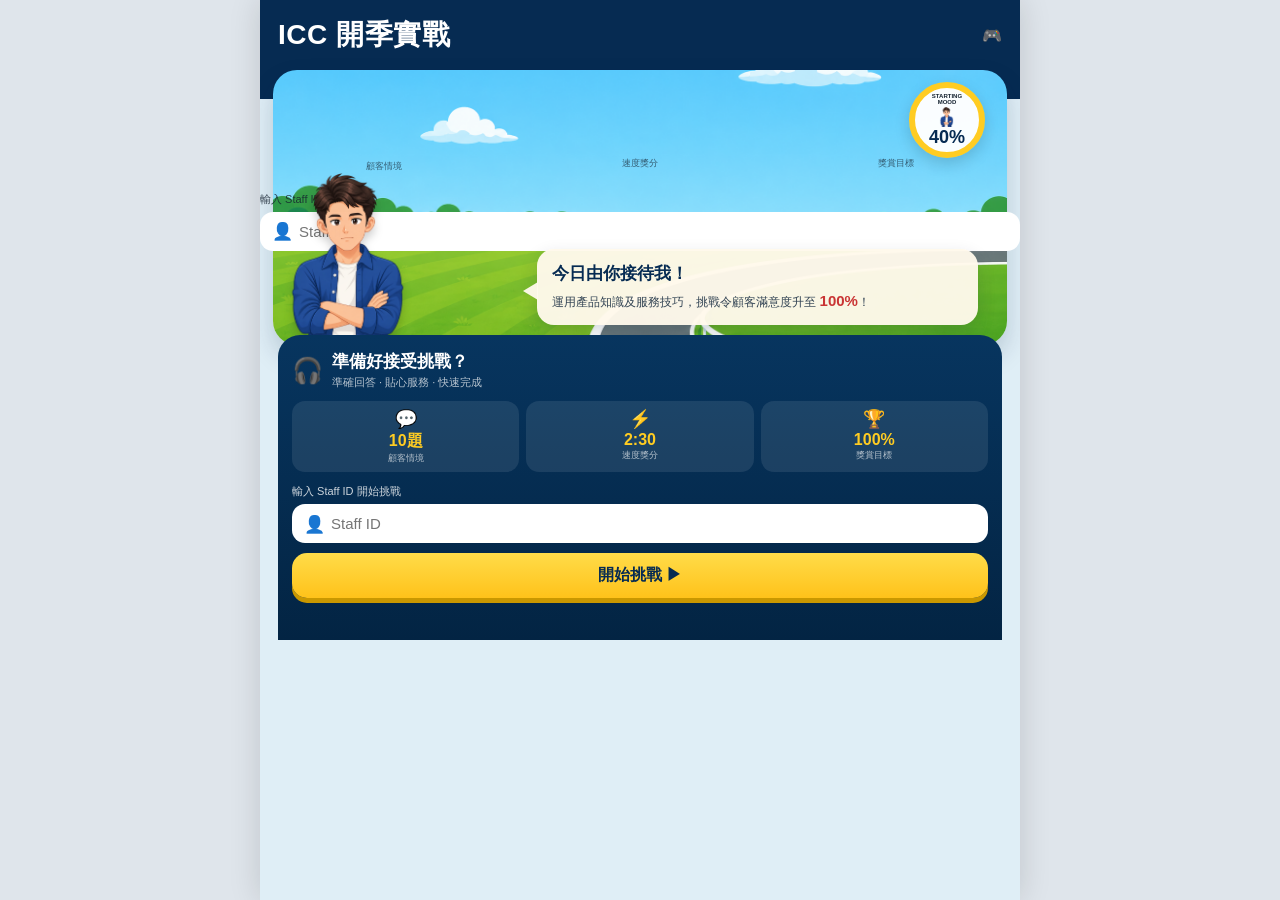
==== commit 6e6f95ac: "Update index.html" ====
--- a/index.html
+++ b/index.html
@@ -13,19 +13,27 @@
 <main class="game-shell">
 
 <section id="screenLanding" class="screen active">
+
   <div class="landing-game">
+
     <div class="landing-topbar">
-   <div class="landing-topbar">
-  <h1>ICC 開季實戰</h1>
-  <div class="game-icon">🎮</div>
-</div>
-      </div>
-      <div class="landing-badge">🎮</div>
+      <h1>ICC 開季實戰</h1>
+      <div class="game-icon">🎮</div>
     </div>
 
     <div class="landing-stage">
-      <img class="landing-bg" src="images/racecourse-bg.png" alt="">
-      <img class="landing-customer" src="images/customer-neutral.png" alt="Customer">
+
+      <img
+        class="landing-bg"
+        src="images/racecourse-bg.png"
+        alt=""
+      >
+
+      <img
+        class="landing-customer"
+        src="images/customer-neutral.png"
+        alt="Customer"
+      >
 
       <div class="landing-mood-card">
         <small>STARTING<br>MOOD</small>
@@ -35,13 +43,88 @@
 
       <div class="bubble landing-speech">
         <strong>今日由你接待我！</strong>
-        <p>運用產品知識及服務技巧，挑戰令顧客滿意度升至 <b>100%</b>！</p>
-      </div>
-    </div>
+        <p>
+          運用產品知識及服務技巧，挑戰令顧客滿意度升至
+          <b>100%</b>！
+        </p>
+      </div>
+
+    </div>
+
 
     <div class="landing-panel">
+
       <div class="landing-mission-title">
         <span class="mission-icon">🎧</span>
+
+        <div>
+          <h2>準備好接受挑戰？</h2>
+          <p>準確回答 · 貼心服務 · 快速完成</p>
+        </div>
+      </div>
+
+
+      <div class="landing-quick-info">
+
+        <div class="quick-info-item">
+          <span>💬</span>
+          <strong>10題</strong>
+          <small>顧客情境</small>
+        </div>
+
+        <div class="quick-info-item">
+          <span>⚡</span>
+          <strong>2:30</strong>
+          <small>速度獎分</small>
+        </div>
+
+        <div class="quick-info-item">
+          <span>🏆</span>
+          <strong>100%</strong>
+          <small>獎賞目標</small>
+        </div>
+
+      </div>
+
+
+      <div class="staff-entry">
+
+        <label for="staffId">
+          輸入 Staff ID 開始挑戰
+        </label>
+
+        <div class="staff-input-wrap">
+          <span class="staff-icon">👤</span>
+
+          <input
+            id="staffId"
+            type="text"
+            inputmode="numeric"
+            autocomplete="off"
+            placeholder="Staff ID"
+          >
+        </div>
+
+      </div>
+
+
+      <button
+        id="goRulesBtn"
+        class="yellow-btn landing-start-btn"
+      >
+        開始挑戰 ▶
+      </button>
+
+      <p
+        id="landingMessage"
+        class="status"
+      ></p>
+
+    </div>
+
+  </div>
+
+</section>
         <div>
           <h2>準備好接受挑戰？</h2>
           <p>準確回答 · 貼心服務 · 快速完成</p>
--- a/style.css
+++ b/style.css
@@ -1977,3 +1977,112 @@
   flex-shrink: 0;
   margin-left: 8px;
 }
+/* Landing 中文活動名 */
+
+.landing-topbar h1 {
+  margin: 0;
+  font-size: 28px;
+  line-height: 1.1;
+  font-weight: 900;
+  letter-spacing: .02em;
+}
+
+@media (max-width: 560px) {
+  .landing-topbar h1 {
+    font-size: 26px;
+  }
+}
+/* =================================================
+   LANDING CUSTOMER SPEECH BUBBLE
+================================================= */
+
+.landing-speech {
+  position: absolute !important;
+
+  left: 36% !important;
+  right: 4% !important;
+  bottom: 20px !important;
+
+  width: auto !important;
+
+  padding: 13px 15px !important;
+
+  background: rgba(255, 249, 236, .96) !important;
+
+  border-radius: 17px !important;
+
+  color: var(--ink) !important;
+
+  box-shadow:
+    0 7px 18px rgba(0, 35, 65, .16);
+
+  z-index: 5;
+}
+
+
+/* Bubble 小箭嘴 */
+
+.landing-speech::after {
+  content: "";
+
+  position: absolute;
+
+  left: -14px;
+  bottom: 25px;
+
+  width: 0;
+  height: 0;
+
+  border-top: 9px solid transparent;
+  border-bottom: 9px solid transparent;
+  border-right: 15px solid rgba(255, 249, 236, .96);
+}
+
+
+.landing-speech strong {
+  display: block;
+
+  color: var(--navy) !important;
+
+  font-size: 17px !important;
+  font-weight: 900;
+}
+
+
+.landing-speech p {
+  margin: 5px 0 0 !important;
+
+  color: #334454 !important;
+
+  font-size: 12px !important;
+  line-height: 1.45;
+}
+
+
+.landing-speech b {
+  color: var(--red) !important;
+
+  font-size: 15px !important;
+  font-weight: 900;
+}
+
+
+@media (max-width: 560px) {
+
+  .landing-speech {
+    left: 35% !important;
+    right: 4% !important;
+    bottom: 18px !important;
+
+    padding: 11px 13px !important;
+  }
+
+  .landing-speech strong {
+    font-size: 15px !important;
+  }
+
+  .landing-speech p {
+    font-size: 11px !important;
+  }
+
+}
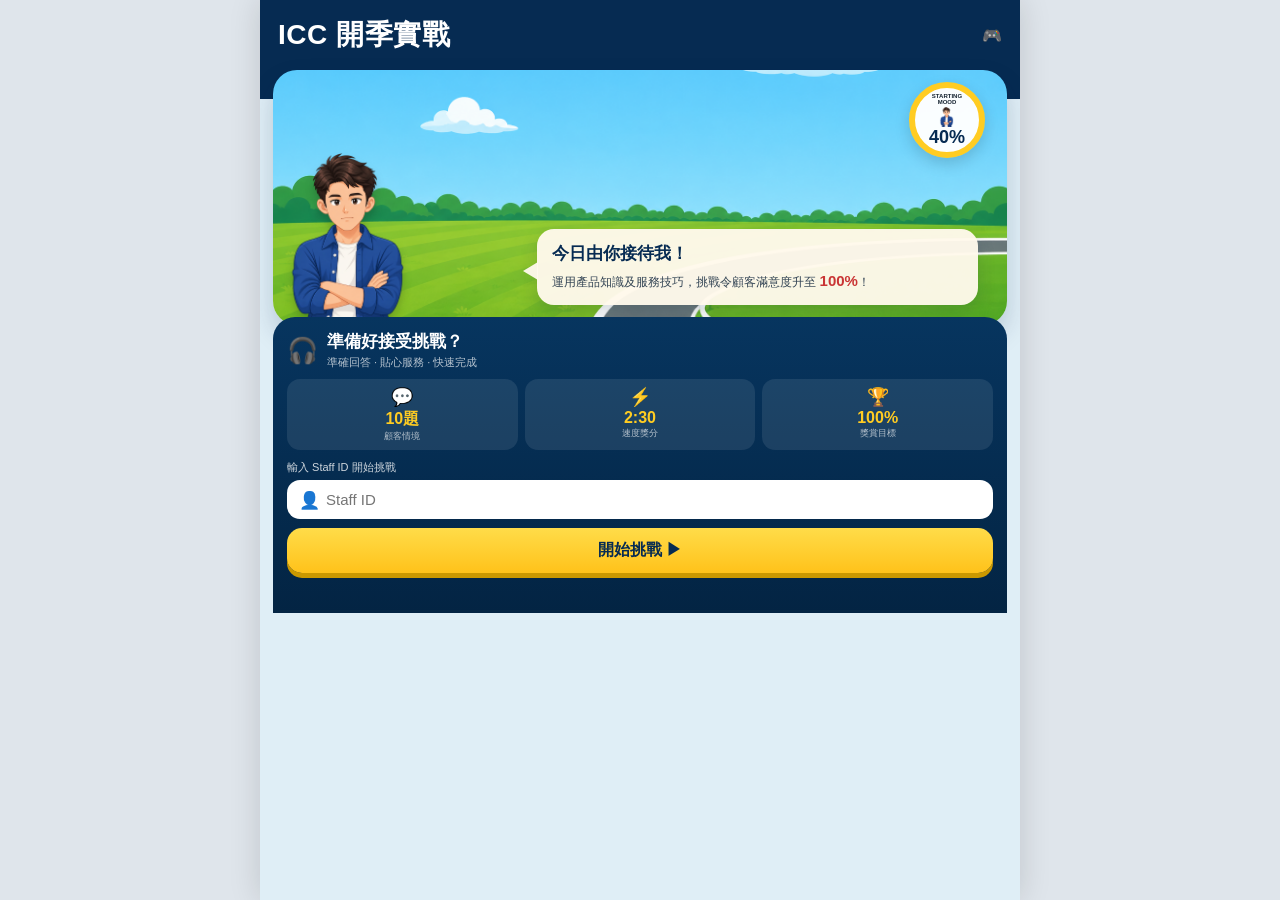
==== commit 574afe2e: "Rename index_cleaned.html to index.html" ====
--- a/index.html
+++ b/index.html
@@ -125,31 +125,6 @@
   </div>
 
 </section>
-        <div>
-          <h2>準備好接受挑戰？</h2>
-          <p>準確回答 · 貼心服務 · 快速完成</p>
-        </div>
-      </div>
-
-      <div class="landing-quick-info">
-        <div class="quick-info-item"><span>💬</span><strong>10題</strong><small>顧客情境</small></div>
-        <div class="quick-info-item"><span>⚡</span><strong>2:30</strong><small>速度獎分</small></div>
-        <div class="quick-info-item"><span>🏆</span><strong>100%</strong><small>獎賞目標</small></div>
-      </div>
-
-      <div class="staff-entry">
-        <label for="staffId">輸入 Staff ID 開始挑戰</label>
-        <div class="staff-input-wrap">
-          <span class="staff-icon">👤</span>
-          <input id="staffId" type="text" inputmode="numeric" autocomplete="off" placeholder="Staff ID">
-        </div>
-      </div>
-
-      <button id="goRulesBtn" class="yellow-btn landing-start-btn">開始挑戰 ▶</button>
-      <p id="landingMessage" class="status"></p>
-    </div>
-  </div>
-</section>
 
 <section id="screenRules" class="screen">
     <div class="navy-header">
--- a/style.css
+++ b/style.css
@@ -2086,3 +2086,177 @@
   }
 
 }
+/* =================================================
+   LANDING PAGE - FINAL LAYOUT RESET
+================================================= */
+
+#screenLanding .landing-game {
+  position: relative;
+  width: 100%;
+}
+
+/* Header */
+#screenLanding .landing-topbar {
+  position: relative !important;
+}
+
+/* Racecourse */
+#screenLanding .landing-stage {
+  position: relative !important;
+}
+
+/* Bottom information panel */
+#screenLanding .landing-panel {
+  position: relative !important;
+}
+
+/* Mission title */
+#screenLanding .landing-mission-title {
+  position: relative !important;
+}
+
+/* 10題 / 2:30 / 100% */
+#screenLanding .landing-quick-info {
+  position: relative !important;
+  left: auto !important;
+  right: auto !important;
+  top: auto !important;
+  bottom: auto !important;
+}
+
+/* Staff ID */
+#screenLanding .staff-entry {
+  position: relative !important;
+  left: auto !important;
+  right: auto !important;
+  top: auto !important;
+  bottom: auto !important;
+  width: 100% !important;
+}
+
+#screenLanding .staff-input-wrap {
+  position: relative !important;
+  left: auto !important;
+  right: auto !important;
+  top: auto !important;
+  bottom: auto !important;
+  width: 100% !important;
+  box-sizing: border-box !important;
+}
+
+/* Start button */
+#screenLanding .landing-start-btn {
+  position: relative !important;
+  left: auto !important;
+  right: auto !important;
+  top: auto !important;
+  bottom: auto !important;
+  width: 100% !important;
+}
+
+
+/* =================================================
+   LANDING PAGE — AUTHORITATIVE FINAL OVERRIDE
+   Keep all non-scene landing content in normal document flow.
+================================================= */
+#screenLanding .landing-game {
+  position: relative !important;
+  width: 100% !important;
+  height: 100% !important;
+  min-height: 0 !important;
+  overflow: hidden !important;
+}
+
+#screenLanding .landing-topbar {
+  position: relative !important;
+  width: 100% !important;
+  height: 70px !important;
+  padding: 0 18px !important;
+  margin: 0 !important;
+  display: flex !important;
+  align-items: center !important;
+  justify-content: space-between !important;
+}
+
+#screenLanding .landing-topbar h1 {
+  margin: 0 !important;
+  font-size: 28px !important;
+  line-height: 1.1 !important;
+  font-weight: 900 !important;
+}
+
+#screenLanding .landing-stage {
+  position: relative !important;
+  width: calc(100% - 26px) !important;
+  height: 255px !important;
+  margin: 0 13px !important;
+  overflow: hidden !important;
+}
+
+#screenLanding .landing-panel {
+  position: relative !important;
+  left: auto !important;
+  right: auto !important;
+  top: auto !important;
+  bottom: auto !important;
+  width: auto !important;
+  margin: -8px 13px 0 !important;
+  padding: 13px 14px 12px !important;
+  box-sizing: border-box !important;
+}
+
+#screenLanding .landing-mission-title,
+#screenLanding .landing-quick-info,
+#screenLanding .staff-entry,
+#screenLanding .landing-start-btn,
+#screenLanding #landingMessage {
+  position: relative !important;
+  left: auto !important;
+  right: auto !important;
+  top: auto !important;
+  bottom: auto !important;
+  transform: none !important;
+}
+
+#screenLanding .landing-quick-info {
+  width: 100% !important;
+  margin: 9px 0 10px !important;
+}
+
+#screenLanding .staff-entry {
+  width: 100% !important;
+  margin-top: 5px !important;
+}
+
+#screenLanding .staff-input-wrap {
+  position: relative !important;
+  left: auto !important;
+  right: auto !important;
+  top: auto !important;
+  bottom: auto !important;
+  width: 100% !important;
+  transform: none !important;
+  box-sizing: border-box !important;
+}
+
+#screenLanding .staff-input-wrap input {
+  position: relative !important;
+  width: 100% !important;
+  left: auto !important;
+  right: auto !important;
+  top: auto !important;
+  bottom: auto !important;
+  transform: none !important;
+  box-sizing: border-box !important;
+}
+
+#screenLanding .landing-start-btn {
+  display: block !important;
+  width: 100% !important;
+  margin-top: 9px !important;
+}
+
+/* Hide obsolete landing badge if an old copy is still present. */
+#screenLanding .landing-badge {
+  display: none !important;
+}
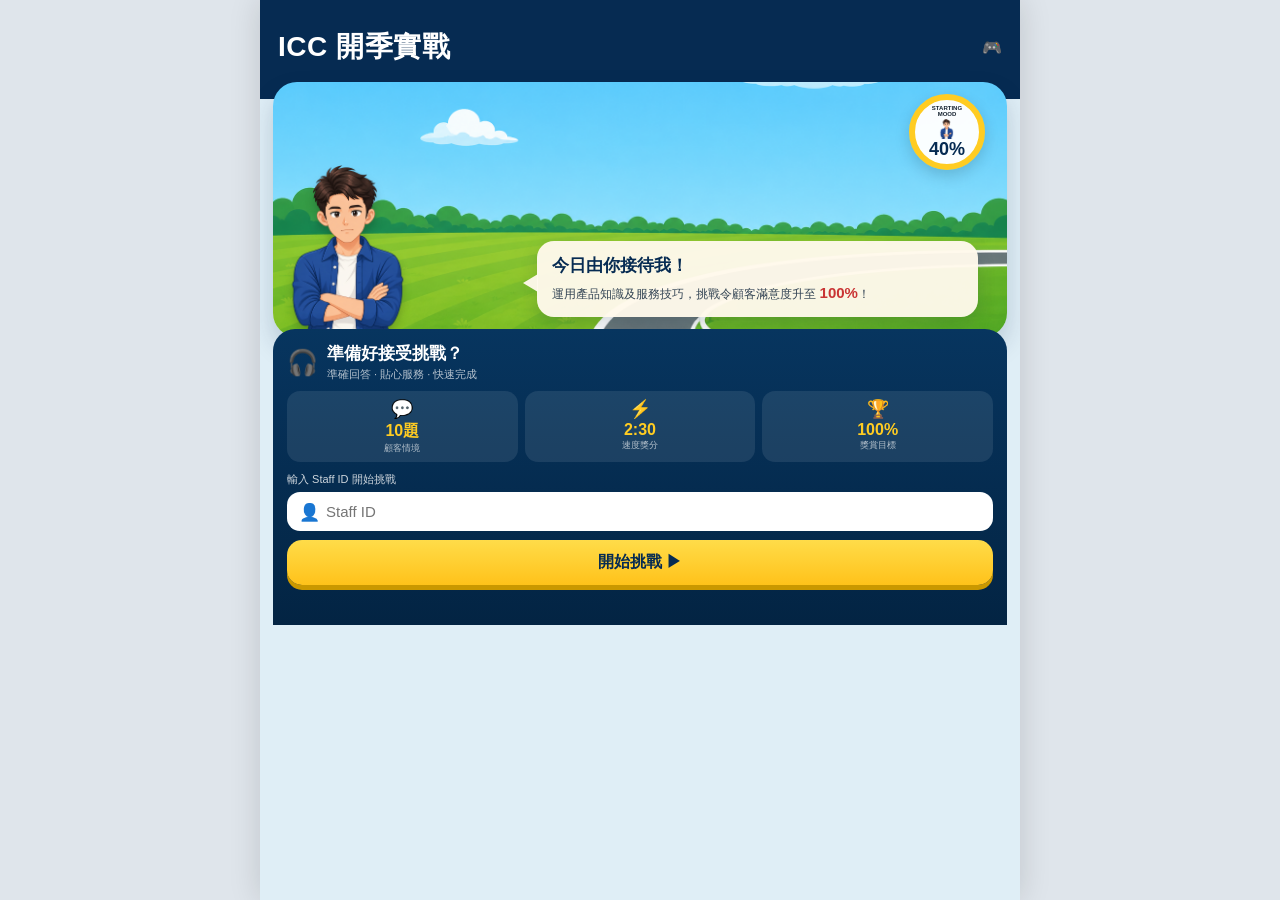
==== commit 359ac168: "Update index.html" ====
--- a/index.html
+++ b/index.html
@@ -134,7 +134,13 @@
     </div>
 
     <div class="rules-page">
-      <div class="rules-person">🧑🏻</div>
+<div class="rules-person">
+  <img
+    src="images/customer-neutral.png"
+    alt="Customer"
+    class="rules-person-image"
+  >
+</div>
       <div class="bubble rules-bubble">
         <strong>你嘅任務</strong>
         <p>揀出最合適嘅回應，令顧客心情愈嚟愈好！</p>
--- a/style.css
+++ b/style.css
@@ -2260,3 +2260,55 @@
 #screenLanding .landing-badge {
   display: none !important;
 }
+/* =================================================
+   GLOBAL CONTENT SHIFT DOWN
+================================================= */
+
+:root {
+  --content-shift-down: 12px;
+}
+
+
+/* ---------- LANDING ---------- */
+
+#screenLanding .landing-game {
+  padding-top: var(--content-shift-down) !important;
+}
+
+
+/* ---------- RULES ---------- */
+
+#screenRules .rules-page {
+  transform: translateY(var(--content-shift-down)) !important;
+
+  height:
+    calc(
+      100% -
+      var(--content-shift-down)
+    ) !important;
+}
+
+
+/* ---------- GAME ---------- */
+
+#screenGame .game-head {
+  margin-top: var(--content-shift-down) !important;
+}
+
+
+/* Prevent old overrides from moving them again */
+
+#screenLanding .landing-game,
+#screenRules .rules-page,
+#screenGame .game-head {
+  box-sizing: border-box !important;
+}
+
+
+@media (max-width: 560px) {
+
+  :root {
+    --content-shift-down: 12px;
+  }
+
+}
